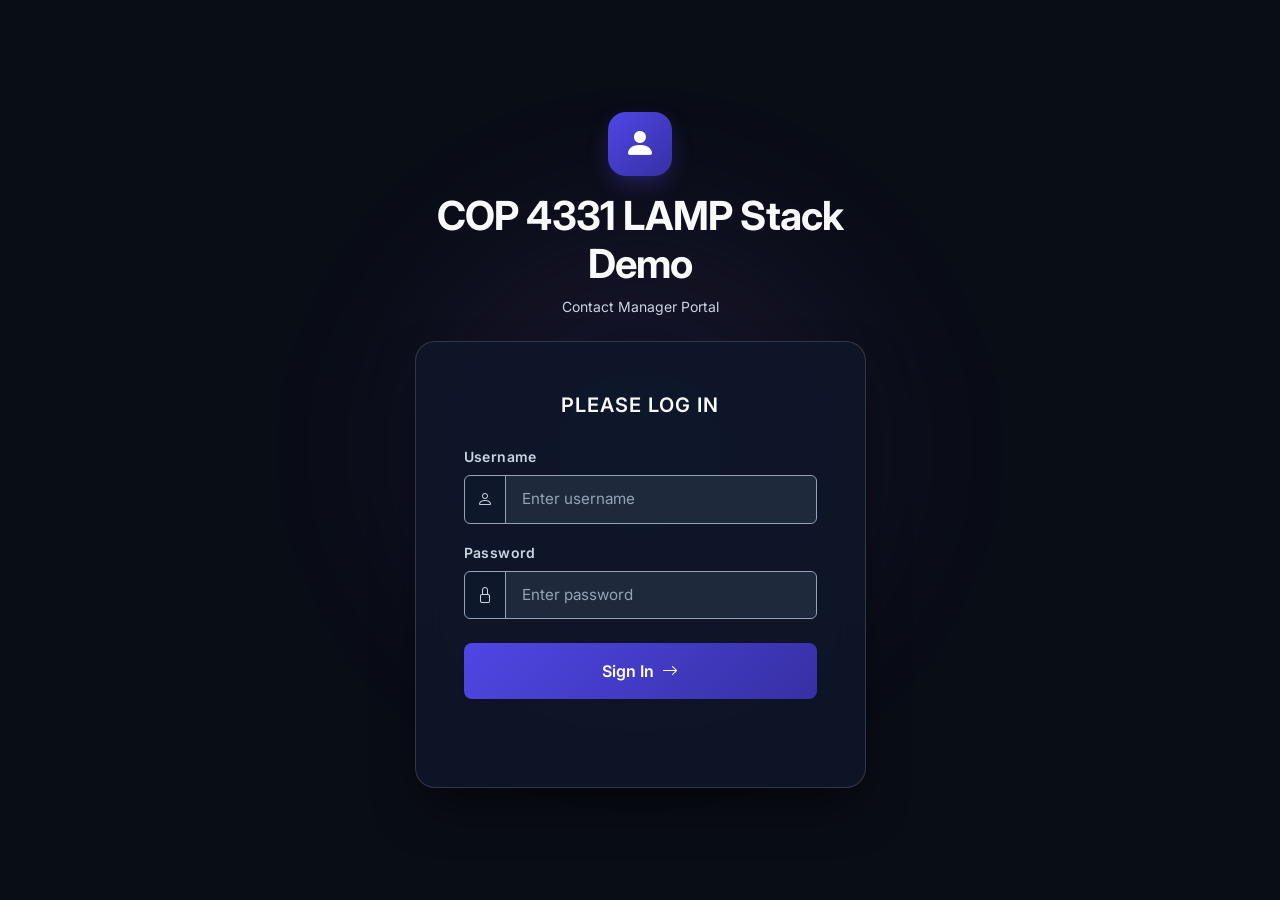
==== index.html @ 28e6e9e2 "Fix project directory structure" ====
<!DOCTYPE html>
<html lang="en" data-bs-theme="dark">
<head>
    <meta charset="UTF-8">
    <meta name="viewport" content="width=device-width, initial-scale=1.0">
    <title>COP 4331 LAMP Stack Demo</title>
    <!-- Google Fonts -->
    <link rel="preconnect" href="https://fonts.googleapis.com">
    <link rel="preconnect" href="https://fonts.gstatic.com" crossorigin>
    <link href="https://fonts.googleapis.com/css2?family=Inter:wght@300;400;500;600;700&display=swap" rel="stylesheet">
    <!-- Bootstrap 5.3 & Icons -->
    <link href="https://cdn.jsdelivr.net/npm/bootstrap@5.3.3/dist/css/bootstrap.min.css" rel="stylesheet">
    <link href="https://cdn.jsdelivr.net/npm/bootstrap-icons@1.11.3/font/bootstrap-icons.min.css" rel="stylesheet">
    <!-- Favicon -->
    <link rel="icon" type="image/svg+xml" href="images/favicon.svg">
    <link rel="alternate icon" href="favicon.ico">
    <!-- Custom Styles -->
    <link href="css/styles.css" rel="stylesheet">
    <!-- Scripts -->
    <script type="text/javascript" src="js/md5.js"></script>
    <script type="text/javascript" src="js/code.js"></script>
</head>
<body class="d-flex align-items-center justify-content-center min-vh-100 py-5">
    <div class="background-glow"></div>
    <main class="container">
        <div class="row justify-content-center">
            <div class="col-12 col-sm-10 col-md-8 col-lg-5">
                
                <!-- Title Header -->
                <div class="text-center mb-4">
                    <div class="app-icon-wrapper mb-3 mx-auto">
                        <i class="bi bi-person-fill"></i>
                    </div>
                    <h1 id="title" class="fw-bold tracking-tight">COP 4331 LAMP Stack Demo</h1>
                    <p class="text-secondary-contrast small">Contact Manager Portal</p>
                </div>

                <!-- Login Card -->
                <div id="loginDiv" class="card glass-card shadow-lg border-0 p-4 p-sm-5">
                    <div class="card-body p-0">
                        <span id="inner-title" class="d-block text-center fw-semibold text-uppercase tracking-wider mb-4 fs-5">Please Log In</span>
                        
                        <form id="loginForm" onsubmit="event.preventDefault(); doLogin();" class="needs-validation">
                            <!-- Username Input Group -->
                            <div class="mb-3">
                                <label for="loginName" class="form-label form-label-contrast small">Username</label>
                                <div class="input-group">
                                    <span class="input-group-text"><i class="bi bi-person text-secondary-contrast"></i></span>
                                    <input type="text" id="loginName" class="form-control" placeholder="Enter username" required />
                                </div>
                            </div>
                            
                            <!-- Password Input Group -->
                            <div class="mb-4">
                                <label for="loginPassword" class="form-label form-label-contrast small">Password</label>
                                <div class="input-group">
                                    <span class="input-group-text"><i class="bi bi-lock text-secondary-contrast"></i></span>
                                    <input type="password" id="loginPassword" class="form-control" placeholder="Enter password" required />
                                </div>
                            </div>

                            <!-- Login Button -->
                            <button type="submit" id="loginButton" class="buttons btn btn-primary w-100 py-3 fw-semibold rounded-3 shadow-sm d-flex align-items-center justify-content-center gap-2">
                                <span>Sign In</span>
                                <i class="bi bi-arrow-right"></i>
                            </button>
                        </form>

                        <!-- Feedback Result Message -->
                        <div class="mt-3 text-center">
                            <span id="loginResult" class="small fw-semibold"></span>
                        </div>
                    </div>
                </div>

            </div>
        </div>
    </main>
    <script src="https://cdn.jsdelivr.net/npm/bootstrap@5.3.3/dist/js/bootstrap.bundle.min.js"></script>
</body>
</html>
---- css/styles.css ----
/* ============================================================
   WCAG 2.1 AA / AAA Compliant Modern Theme Styles
   ============================================================ */

:root {
    --app-font: 'Inter', system-ui, -apple-system, sans-serif;
    
    /* WCAG AA/AAA Compliant Palette Tokens */
    --bg-dark: #090d16;
    --bg-card: #0f172a;
    --bg-section: #1e293b;
    --bg-input: #1e293b;

    /* High Contrast Text Tokens */
    --text-primary: #f8fafc;       /* 17.8:1 contrast on card */
    --text-secondary: #cbd5e1;     /* 12.0:1 contrast on card / 9.8:1 on section */
    --text-muted: #94a3b8;         /* 5.7:1 contrast on section */
    
    /* High Contrast Feedback Colors */
    --color-error: #f87171;         /* 6.45:1 contrast on card */
    --color-success: #34d399;       /* 9.29:1 contrast on card */
    --color-info: #38bdf8;          /* 6.83:1 contrast on section */
    
    /* Button Gradients meeting >= 4.5:1 contrast against #ffffff text */
    --primary-gradient: linear-gradient(135deg, #4f46e5 0%, #3730a3 100%);
    --success-gradient: linear-gradient(135deg, #059669 0%, #047857 100%);
}

body {
    font-family: var(--app-font);
    background: var(--bg-dark);
    color: var(--text-primary);
    min-height: 100vh;
    position: relative;
    overflow-x: hidden;
}

/* Background Ambient Glow Effects */
.background-glow {
    position: fixed;
    top: 50%;
    left: 50%;
    transform: translate(-50%, -50%);
    width: 650px;
    height: 650px;
    background: radial-gradient(circle, rgba(99, 102, 241, 0.12) 0%, rgba(168, 85, 247, 0.06) 40%, transparent 70%);
    z-index: -1;
    pointer-events: none;
    filter: blur(50px);
}

/* Typography & Titles */
#title {
    font-family: var(--app-font);
    color: var(--text-primary) !important;
    letter-spacing: -0.02em;
}

.text-secondary-contrast {
    color: var(--text-secondary) !important;
}

.form-label-contrast {
    color: var(--text-secondary) !important;
    font-weight: 600;
    letter-spacing: 0.03em;
}

/* App Icon Badges */
.app-icon-wrapper {
    width: 64px;
    height: 64px;
    border-radius: 18px;
    background: var(--primary-gradient);
    display: flex;
    align-items: center;
    justify-content: center;
    font-size: 2rem;
    color: #ffffff;
    box-shadow: 0 10px 25px -5px rgba(79, 70, 229, 0.4);
}

.app-icon-wrapper-sm {
    width: 42px;
    height: 42px;
    border-radius: 12px;
    background: var(--primary-gradient);
    display: flex;
    align-items: center;
    justify-content: center;
    font-size: 1.25rem;
    color: #ffffff;
    box-shadow: 0 4px 14px rgba(79, 70, 229, 0.3);
}

/* Glassmorphism Cards */
.glass-card {
    background: rgba(15, 23, 42, 0.85) !important;
    backdrop-filter: blur(16px);
    -webkit-backdrop-filter: blur(16px);
    border: 1px solid rgba(255, 255, 255, 0.15) !important;
    border-radius: 1.25rem !important;
    box-shadow: 0 25px 50px -12px rgba(0, 0, 0, 0.6) !important;
}

.section-card {
    background: var(--bg-section) !important;
    border: 1px solid rgba(255, 255, 255, 0.12) !important;
}

/* Form Controls, Inputs & High Contrast Placeholders */
.form-control {
    background-color: var(--bg-input) !important;
    color: var(--text-primary) !important;
    border: 1px solid var(--text-muted) !important;
    font-family: var(--app-font);
    padding: 0.75rem 1rem;
    font-size: 0.95rem;
}

.form-control::placeholder {
    color: var(--text-muted) !important;
    opacity: 1 !important; /* 5.71:1 contrast ratio */
}

.form-control:focus {
    box-shadow: 0 0 0 3px rgba(129, 140, 248, 0.35) !important;
    border-color: #818cf8 !important;
}

.input-group-text {
    background-color: #0f172a !important;
    color: var(--text-secondary) !important;
    border: 1px solid var(--text-muted) !important;
}

/* WCAG Compliant Button Styles */
.btn {
    font-family: var(--app-font);
    transition: all 0.2s ease-in-out;
}

.btn-primary {
    background: var(--primary-gradient) !important;
    color: #ffffff !important; /* 9.9:1 contrast ratio */
    border: none;
    box-shadow: 0 4px 14px rgba(55, 48, 163, 0.4);
}

.btn-primary:hover {
    transform: translateY(-1px);
    box-shadow: 0 6px 20px rgba(55, 48, 163, 0.6);
    background: linear-gradient(135deg, #3730a3 0%, #312e81 100%) !important;
}

.btn-success {
    background: var(--success-gradient) !important;
    color: #ffffff !important; /* 5.48:1 contrast ratio */
    border: none;
    box-shadow: 0 4px 14px rgba(4, 120, 87, 0.4);
}

.btn-success:hover {
    transform: translateY(-1px);
    box-shadow: 0 6px 20px rgba(4, 120, 87, 0.6);
    background: linear-gradient(135deg, #047857 0%, #065f46 100%) !important;
}

.btn-outline-danger {
    color: var(--color-error) !important; /* 5.29:1 contrast ratio */
    border-color: var(--color-error) !important;
    background: transparent;
}

.btn-outline-danger:hover {
    color: #ffffff !important;
    background-color: #b91c1c !important;
    border-color: #b91c1c !important;
}

/* Feedback Message Contrast Overrides */
#inner-title {
    color: var(--text-primary);
    letter-spacing: 0.05em;
}

#loginResult {
    display: inline-block;
    color: var(--color-error) !important; /* 6.45:1 contrast */
}

#contactAddResult {
    display: inline-block;
}

#contactAddResult.text-success, .text-success-wcag {
    color: var(--color-success) !important; /* 9.29:1 contrast */
}

#contactAddResult.text-danger, .text-danger-wcag {
    color: var(--color-error) !important; /* 6.45:1 contrast */
}

#contactSearchResult, .text-info-wcag {
    display: inline-block;
    color: var(--color-info) !important; /* 6.83:1 contrast */
}

#contactList {
    word-break: break-word;
}
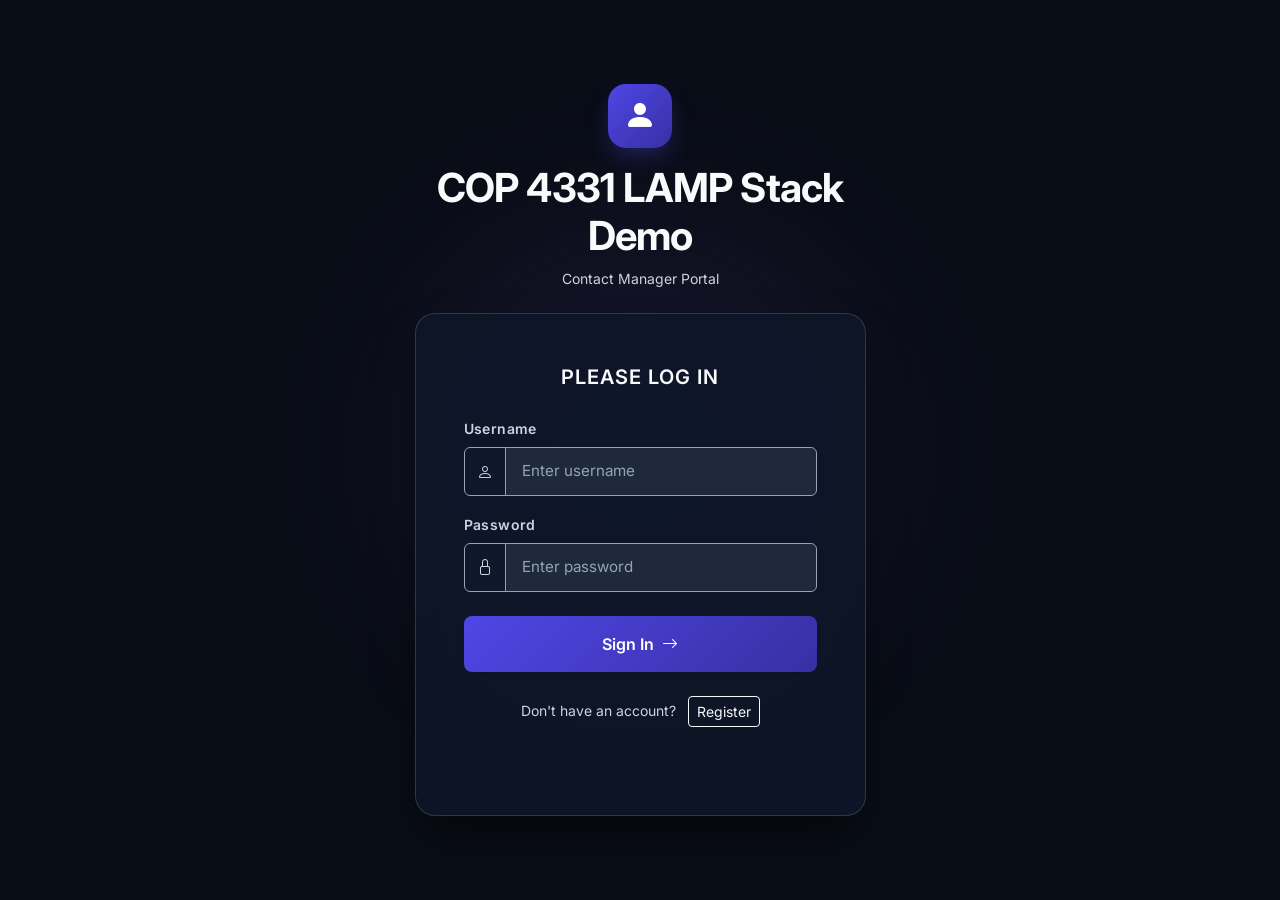
==== commit 44a60a63: "Merging with Peter's code" ====
--- a/index.html
+++ b/index.html
@@ -7,7 +7,7 @@
     <!-- Google Fonts -->
     <link rel="preconnect" href="https://fonts.googleapis.com">
     <link rel="preconnect" href="https://fonts.gstatic.com" crossorigin>
-    <link href="https://fonts.googleapis.com/css2?family=Inter:wght@300;400;500;600;700&display=swap" rel="stylesheet">
+    <link href="https://fonts.googleapis.com/css2?family=Inter:wght@300;400;500;600;700&amp;display=swap" rel="stylesheet">
     <!-- Bootstrap 5.3 & Icons -->
     <link href="https://cdn.jsdelivr.net/npm/bootstrap@5.3.3/dist/css/bootstrap.min.css" rel="stylesheet">
     <link href="https://cdn.jsdelivr.net/npm/bootstrap-icons@1.11.3/font/bootstrap-icons.min.css" rel="stylesheet">
@@ -66,6 +66,11 @@
                             </button>
                         </form>
 
+                        <div class="text-center mt-4">
+                            <span class="text-secondary-contrast small">Don't have an account?</span>
+                            <a href="register.html" class="btn btn-outline-light btn-sm ms-2">Register</a>
+                        </div>
+
                         <!-- Feedback Result Message -->
                         <div class="mt-3 text-center">
                             <span id="loginResult" class="small fw-semibold"></span>
